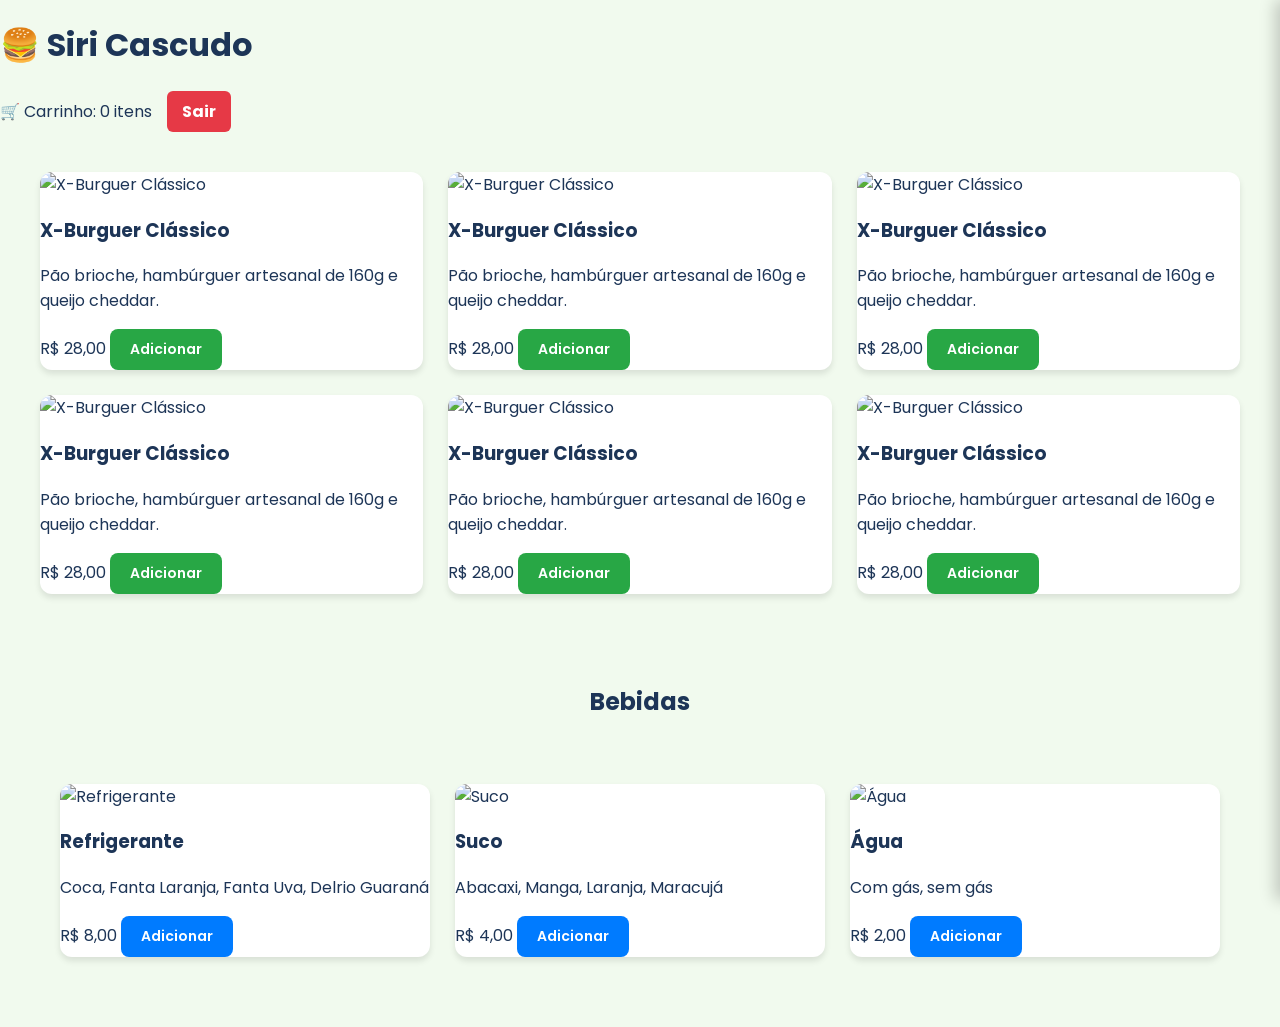
==== cardapio.html @ 8e1b8e11 "Add files via upload" ====
<!DOCTYPE html>
<html lang="pt-br">
<head>
    <meta charset="UTF-8">
    <meta name="viewport" content="width=device-width, initial-scale=1.0">
    <link rel="stylesheet" href="estilos-cardapio.css">
    <title>Siri Cascudo</title>

</head>
<body>

<header class="cabecalho">
    <h1>🍔 Siri Cascudo</h1>
    
    <!-- Agrupamos os botões da direita em uma div para organizar melhor -->
    <div style="display: flex; gap: 15px; align-items: center;">
        
        <div class="info-carrinho" id="abrir-carrinho" style="cursor: pointer;">
            🛒 Carrinho: <span id="contador-itens">0</span> itens
        </div>

        <!-- NOVO CÓDIGO: Botão que aponta de volta para o index.html -->
        <a href="index.html" class="btn-sair">Sair</a>

    </div>
</header>


<!-- <header> testando novos comandos
    <h1>Siri Cascudo</h1>
    <div class="info-carrinho" id="abrir-carrinho" style="cursor: pointer;">🛒 Carrinho: <span id="contador-itens">0</span></div>
</header> -->

<main class="vitrine-grid">
    <article class="card-produto">
        <img src="img/hamburguer.jpg" alt="X-Burguer Clássico" class="imagem-produto">
        <div class="conteudo-card">
            <h3>X-Burguer Clássico</h3>
            <p>Pão brioche, hambúrguer artesanal de 160g e queijo cheddar.</p>
            <span class="preco-destaque">R$ 28,00</span>
            <button class="btn-adicionar">Adicionar</button>
        </div>
    </article>
    <article class="card-produto">
        <img src="img/hamburguer.jpg" alt="X-Burguer Clássico" class="imagem-produto">
        <div class="conteudo-card">
            <h3>X-Burguer Clássico</h3>
            <p>Pão brioche, hambúrguer artesanal de 160g e queijo cheddar.</p>
            <span class="preco-destaque">R$ 28,00</span>
            <button class="btn-adicionar">Adicionar</button>
        </div>
    </article>
    <article class="card-produto">
        <img src="img/hamburguer.jpg" alt="X-Burguer Clássico" class="imagem-produto">
        <div class="conteudo-card">
            <h3>X-Burguer Clássico</h3>
            <p>Pão brioche, hambúrguer artesanal de 160g e queijo cheddar.</p>
            <span class="preco-destaque">R$ 28,00</span>
            <button class="btn-adicionar">Adicionar</button>
        </div>
    </article>
    <article class="card-produto">
        <img src="img/hamburguer.jpg" alt="X-Burguer Clássico" class="imagem-produto">
        <div class="conteudo-card">
            <h3>X-Burguer Clássico</h3>
            <p>Pão brioche, hambúrguer artesanal de 160g e queijo cheddar.</p>
            <span class="preco-destaque">R$ 28,00</span>
            <button class="btn-adicionar">Adicionar</button>
        </div>
    </article>
    <article class="card-produto">
        <img src="img/hamburguer.jpg" alt="X-Burguer Clássico" class="imagem-produto">
        <div class="conteudo-card">
            <h3>X-Burguer Clássico</h3>
            <p>Pão brioche, hambúrguer artesanal de 160g e queijo cheddar.</p>
            <span class="preco-destaque">R$ 28,00</span>
            <button class="btn-adicionar">Adicionar</button>
        </div>
    </article>
    <article class="card-produto">
        <img src="img/hamburguer.jpg" alt="X-Burguer Clássico" class="imagem-produto">
        <div class="conteudo-card">
            <h3>X-Burguer Clássico</h3>
            <p>Pão brioche, hambúrguer artesanal de 160g e queijo cheddar.</p>
            <span class="preco-destaque">R$ 28,00</span>
            <button class="btn-adicionar">Adicionar</button>
        </div>
    </article>

</main>


<section class="secao-bebidas">
    <span></span>
    <h2>Bebidas</h2>
    <span></span>
<div class="vitrine-grid">

    <article class="card-produto">
        <img src="img/refrigerante.jpg" alt="Refrigerante" class="imagem-produto">
        <div class="conteudo-card">
            <h3>Refrigerante</h3>
            <p>Coca, Fanta Laranja, Fanta Uva, Delrio Guaraná</p>
            <span class="preco-destaque">R$ 8,00</span>
            <button class="btn-adicionar btn-bebida">Adicionar</button>
        </div>
    </article>

    <article class="card-produto">
        <img src="img/suco.jpg" alt="Suco" class="imagem-produto">
        <div class="conteudo-card">
            <h3>Suco</h3>
            <p>Abacaxi, Manga, Laranja, Maracujá</p>
            <span class="preco-destaque">R$ 4,00</span>
            <button class="btn-adicionar btn-bebida">Adicionar</button>
        </div>
    </article>

    <article class="card-produto">
        <img src="img/agua.jpg" alt="Água" class="imagem-produto">
        <div class="conteudo-card">
            <h3>Água</h3>
            <p>Com gás, sem gás</p>
            <span class="preco-destaque">R$ 2,00</span>
            <button class="btn-adicionar btn-bebida">Adicionar</button>
        </div>
    </article>
</div>

</section>

<!-- O Carrinho Lateral -->
<aside id="sidebar-carrinho" class="carrinho-oculto">
    <div class="carrinho-cabecalho">
        <h2>Seu Pedido</h2>
        <button id="fechar-carrinho" class="btn-fechar">X</button>
    </div>
    
    <!-- Aqui os itens serão injetados pelo JS depois -->
    <ul id="lista-carrinho" class="carrinho-itens"></ul>

    <div class="carrinho-rodape">
        <h3>Total: R$ <span id="valor-total"></span></h3>
        <button class="btn-finalizar">Finalizar Compra</button>
    </div>
</aside>

<script src="interacoes.js"></script>

</body>
</html>
---- estilos-cardapio.css ----
@import url('https://fonts.googleapis.com/css2?family=Poppins:wght@400;600&display=swap');

:root {
    --cor-primaria: #e63946;
    --cor-fundo: #f1faee;
    --cor-texto: #1d3557;
    --cor-card: #ffffff;
    --sombra-padrao: 0 4px 6px rgba(0,0,0,0.1);
}

body {
    font-family: 'Poppins', sans-serif;
    background-color: var(--cor-fundo);
    color: var(--cor-texto);
    margin: 0;
}

.vitrine-grid {
    display: grid;
    grid-template-columns: repeat(3, 1fr);
    gap: 25px;
    padding: 40px;
    max-width: 1200px;
    margin: 0 auto; /* Centraliza a vitrine */
}

.card-produto {
    background-color: var(--cor-card);
    border-radius: 12px;
    overflow: hidden; /* Corta o que sobrar fora do border-radius */
    box-shadow: var(--sombra-padrao);
    transition: transform 0.3s ease; /* Prepara para a animação */
}

.card-produto:hover {
    transform: translateY(-8px); /* Elevação suave ao passar o mouse */
}

.imagem-produto {
    width: 100%;
    height: 220px;
    object-fit: cover; /* Fundamental: Impede a imagem de distorcer */
}

/* Seção de bebidas */
.secao-bebidas {
    padding: 30px 20px;
}

.secao-bebidas h2 {
    text-align: center;
    margin-bottom: 25px;
}

/* Mantém as bebidas organizadas como os hambúrgueres */
.secao-bebidas .vitrine-grid {
    display: grid;
    grid-template-columns: repeat(auto-fit, minmax(250px, 1fr));
    gap: 25px;
    max-width: 1200px;
    margin: 0 auto;
}

/* Faixa de destaque da seção */
.titulo-secao {
    display: flex;
    align-items: center;
    justify-content: center;
    gap: 20px;

    background: linear-gradient(135deg, #252525, #414141);
    padding: 20px;
    margin-bottom: 30px;

    border-top: 3px solid #f5b82e;
    border-bottom: 3px solid #f5b82e;
    border-radius: 10px;

    box-shadow: 0 4px 10px rgba(0, 0, 0, 0.2);
}

.titulo-secao h2 {
    color: #f5b82e;
    font-size: 28px;
    text-transform: uppercase;
    letter-spacing: 3px;
    margin: 0;
    white-space: nowrap;
}

.titulo-secao span {
    height: 2px;
    width: 60px;
    background-color: #f5b82e;
    border-radius: 5px;
}

/* Ajuste para celulares */
@media (max-width: 480px) {
    .titulo-secao {
        gap: 12px;
        padding: 16px 10px;
    }

    .titulo-secao h2 {
        font-size: 22px;
        letter-spacing: 2px;
    }

    .titulo-secao span {
        width: 30px;
    }
}


/* Botões para adicionar lanches */
.btn-adicionar {
    background-color: #28a745;
    color: white;
    border: none;
    padding: 10px 20px;
    border-radius: 8px;
    font-family: 'Poppins', sans-serif;
    font-size: 14px;
    font-weight: 600;
    cursor: pointer;
    transition: background-color 0.3s ease;
}

/* Efeito ao passar o mouse nos lanches */
.btn-adicionar:hover {
    background-color: #218838;
}

/* Botões para adicionar bebidas */
.btn-adicionar.btn-bebida {
    background-color: #007bff;
}

/* Efeito ao passar o mouse nas bebidas */
.btn-adicionar.btn-bebida:hover {
    background-color: #0056b3;
}

/* --- CARRINHO LATERAL (SIDEBAR) --- */
#sidebar-carrinho {
    position: fixed; /* Fixa na tela, não rola com o scroll */
    top: 0;
    right: 0;
    width: 350px;
    height: 100vh; /* 100% da altura da tela */
    background-color: var(--cor-card);
    box-shadow: -5px 0 15px rgba(0,0,0,0.2);
    z-index: 1000; /* Garante que fique por cima de TUDO */
    
    /* Organização interna com Flexbox */
    display: flex;
    flex-direction: column;
    
    /* Animação suave para entrar e sair */
    transition: transform 0.4s ease-in-out;
}

/* Estado Padrão: Escondido fora da tela (100% para a direita) */
.carrinho-oculto {
    transform: translateX(100%);
}

/* Estado Ativo: Visível na tela (volta para a posição 0) */
.carrinho-aberto {
    transform: translateX(0);
}

/* Interiores do Carrinho */
.carrinho-cabecalho {
    display: flex;
    justify-content: space-between;
    align-items: center;
    padding: 20px;
    background-color: var(--cor-secundaria);
    color: white;
}

.btn-fechar {
    background: transparent;
    color: white;
    border: none;
    font-size: 1.5rem;
    font-weight: bold;
    cursor: pointer;
}

.carrinho-itens {
    padding: 20px;
    list-style: none; /* Remove as bolinhas da lista */
    flex-grow: 1; /* Faz a lista crescer e empurrar o rodapé para baixo */
    overflow-y: auto; /* Permite scroll apenas nos itens se houver muitos */
}

.carrinho-itens li {
    padding: 15px 0;
    border-bottom: 1px solid #eee;
    color: var(--cor-texto);
    font-weight: 600;
}

.carrinho-rodape {
    padding: 20px;
    border-top: 2px solid #eee;
}

.btn-finalizar {
    width: 100%;
    padding: 15px;
    background-color: #15803d; /* Verde sucesso */
    color: white;
    border: none;
    border-radius: 6px;
    font-size: 1.1rem;
    font-weight: bold;
    cursor: pointer;
    margin-top: 15px;
}

/* Estilo do novo botão de Sair */
.btn-sair {
    color: white;
    text-decoration: none;
    font-weight: bold;
    background-color: #e63946; /* Vermelho */
    padding: 8px 15px;
    border-radius: 6px;
}
.btn-sair:hover { background-color: #d62828; }

/* ==========================================
   AULA 4: RESPONSIVIDADE (MOBILE)
   ========================================== */

/* Aplica estas regras APENAS se a tela for menor que 768px (Smartphones) */
@media (max-width: 768px) {
    
    /* Empilha o título, o carrinho e o botão de sair */
    .cabecalho {
        flex-direction: column; 
        gap: 15px;
        text-align: center;
    }

    /* Muda a vitrine de 3 colunas para apenas 1 coluna */
    .vitrine-grid {
        grid-template-columns: 1fr; 
        padding: 0 15px; 
    }

    /* No celular, o carrinho lateral ocupa 100% da tela para não ficar espremido */
    #sidebar-carrinho {
        width: 100%; 
    }
}
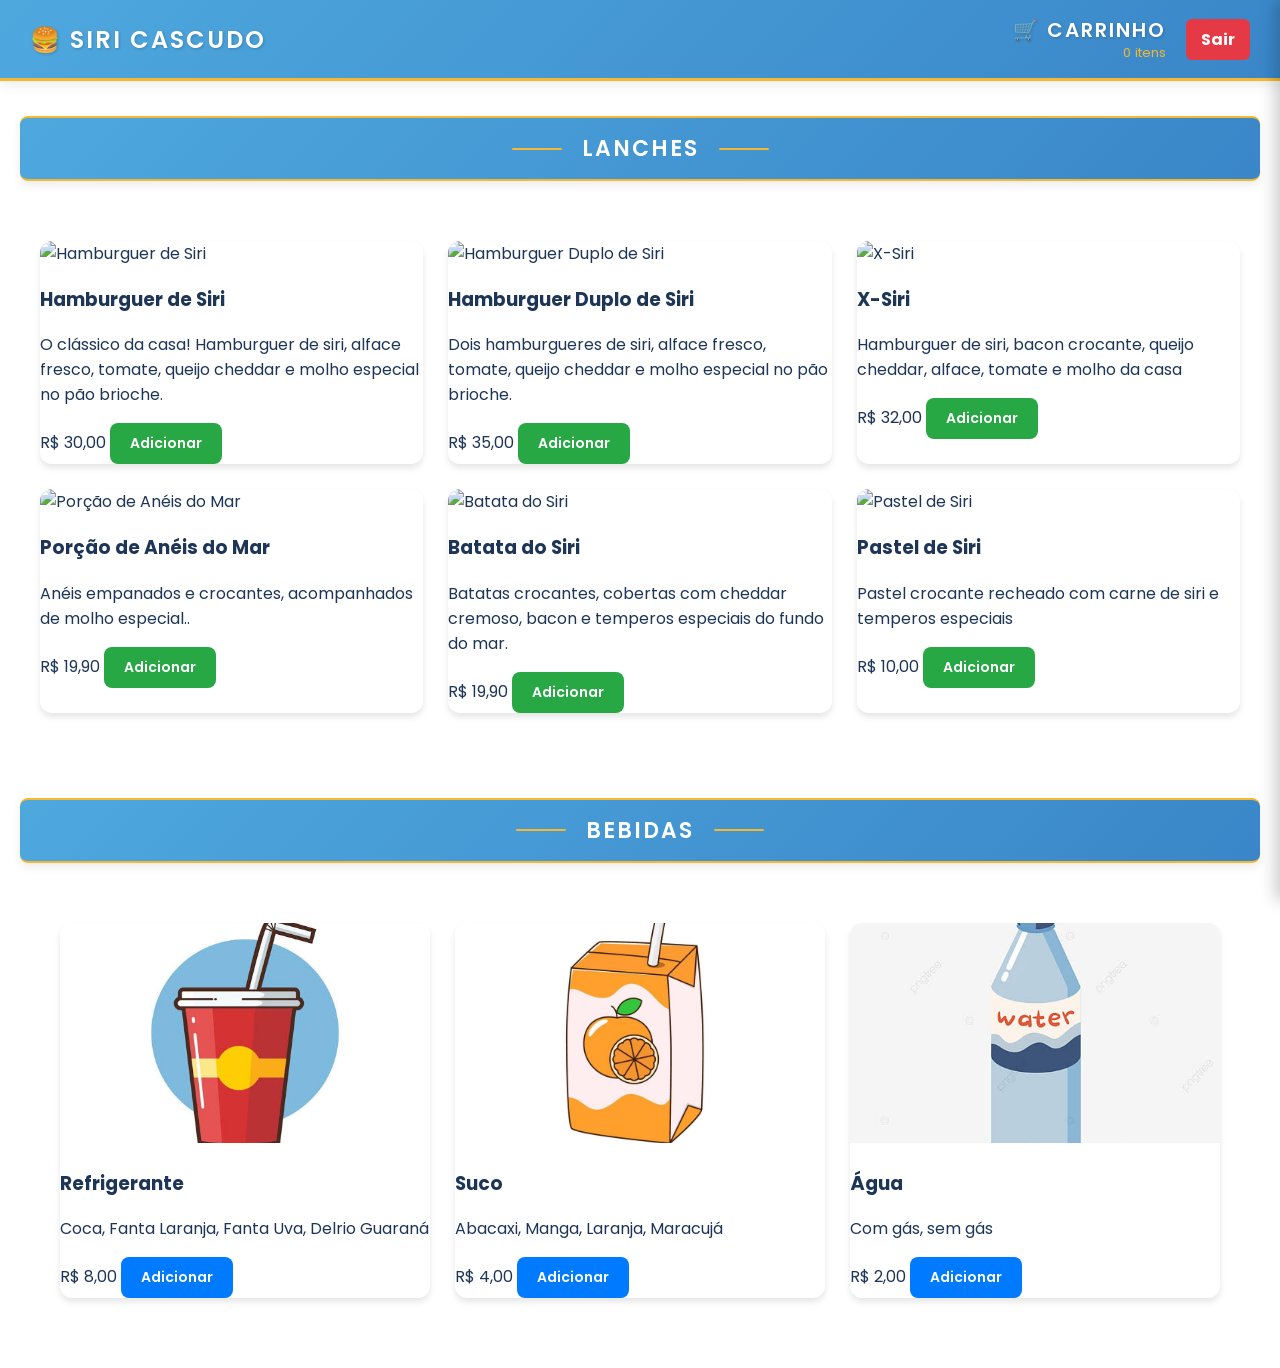
==== commit 0e692e6b: "Add files via upload" ====
--- a/cardapio.html
+++ b/cardapio.html
@@ -5,129 +5,130 @@
     <meta name="viewport" content="width=device-width, initial-scale=1.0">
     <link rel="stylesheet" href="estilos-cardapio.css">
     <title>Siri Cascudo</title>
-
 </head>
 <body>
 
+<!-- Faixa Principal do Topo -->
 <header class="cabecalho">
-    <h1>🍔 Siri Cascudo</h1>
-    
-    <!-- Agrupamos os botões da direita em uma div para organizar melhor -->
-    <div style="display: flex; gap: 15px; align-items: center;">
-        
-        <div class="info-carrinho" id="abrir-carrinho" style="cursor: pointer;">
-            🛒 Carrinho: <span id="contador-itens">0</span> itens
+    <h1 class="cabecalho-titulo">🍔 Siri Cascudo</h1>
+
+    <div class="cabecalho-acoes">
+        <!-- Carrinho com as classes de apoio corretas -->
+        <div class="info-carrinho" id="abrir-carrinho">
+            <span class="texto-carrinho">🛒 Carrinho</span>
+            <span class="contador-carrinho"><span id="contador-itens">0</span> itens</span>
         </div>
 
-        <!-- NOVO CÓDIGO: Botão que aponta de volta para o index.html -->
         <a href="index.html" class="btn-sair">Sair</a>
-
     </div>
 </header>
 
+<main>
+    <!-- Faixa de Destaque: Lanches -->
+    <div class="titulo-secao">
+        <span></span>
+        <h2>Lanches</h2>
+        <span></span>
+    </div>
 
-<!-- <header> testando novos comandos
-    <h1>Siri Cascudo</h1>
-    <div class="info-carrinho" id="abrir-carrinho" style="cursor: pointer;">🛒 Carrinho: <span id="contador-itens">0</span></div>
-</header> -->
+    <section class="vitrine-grid">
+        <article class="card-produto">
+            <img src="img/hamburguer-de-siri.jpg" alt="Hamburguer de Siri" class="imagem-produto">
+            <div class="conteudo-card">
+                <h3>Hamburguer de Siri</h3>
+                <p>O clássico da casa! Hamburguer de siri, alface fresco, tomate, queijo cheddar e molho especial no pão brioche.</p>
+                <span class="preco-destaque">R$ 30,00</span>
+                <button class="btn-adicionar">Adicionar</button>
+            </div>
+        </article>
+        <article class="card-produto">
+            <img src="img/hamburguer-duplo-de-siri.jpg" alt="Hamburguer Duplo de Siri" class="imagem-produto">
+            <div class="conteudo-card">
+                <h3>Hamburguer Duplo de Siri</h3>
+                <p>Dois hamburgueres de siri, alface fresco, tomate, queijo cheddar e molho especial no pão brioche.</p>
+                <span class="preco-destaque">R$ 35,00</span>
+                <button class="btn-adicionar">Adicionar</button>
+            </div>
+        </article>
+        <article class="card-produto">
+            <img src="img/x-siri.jpg" alt="X-Siri" class="imagem-produto">
+            <div class="conteudo-card">
+                <h3>X-Siri</h3>
+                <p>Hamburguer de siri, bacon crocante, queijo cheddar, alface, tomate e molho da casa</p>
+                <span class="preco-destaque">R$ 32,00</span>
+                <button class="btn-adicionar">Adicionar</button>
+            </div>
+        </article>
+        <article class="card-produto">
+            <img src="img/porcao-de-aneis-do-mar.jpg" alt="Porção de Anéis do Mar" class="imagem-produto">
+            <div class="conteudo-card">
+                <h3>Porção de Anéis do Mar</h3>
+                <p>Anéis empanados e crocantes, acompanhados de molho especial..</p>
+                <span class="preco-destaque">R$ 19,90</span>
+                <button class="btn-adicionar">Adicionar</button>
+            </div>
+        </article>
+        <article class="card-produto">
+            <img src="img/batata-do-siri.jpg" alt="Batata do Siri" class="imagem-produto">
+            <div class="conteudo-card">
+                <h3>Batata do Siri</h3>
+                <p>Batatas crocantes, cobertas com cheddar cremoso, bacon e temperos especiais do fundo do mar.</p>
+                <span class="preco-destaque">R$ 19,90</span>
+                <button class="btn-adicionar">Adicionar</button>
+            </div>
+        </article>
+        <article class="card-produto">
+            <img src="img/pastel-de-siri.jpg" alt="Pastel de Siri" class="imagem-produto">
+            <div class="conteudo-card">
+                <h3>Pastel de Siri</h3>
+                <p>Pastel crocante recheado com carne de siri e temperos especiais</p>
+                <span class="preco-destaque">R$ 10,00</span>
+                <button class="btn-adicionar">Adicionar</button>
+            </div>
+        </article>
+    </section>
 
-<main class="vitrine-grid">
-    <article class="card-produto">
-        <img src="img/hamburguer.jpg" alt="X-Burguer Clássico" class="imagem-produto">
-        <div class="conteudo-card">
-            <h3>X-Burguer Clássico</h3>
-            <p>Pão brioche, hambúrguer artesanal de 160g e queijo cheddar.</p>
-            <span class="preco-destaque">R$ 28,00</span>
-            <button class="btn-adicionar">Adicionar</button>
+    <!-- Faixa de Destaque: Bebidas -->
+    <section class="secao-bebidas">
+        <div class="titulo-secao">
+            <span></span>
+            <h2>Bebidas</h2>
+            <span></span>
         </div>
-    </article>
-    <article class="card-produto">
-        <img src="img/hamburguer.jpg" alt="X-Burguer Clássico" class="imagem-produto">
-        <div class="conteudo-card">
-            <h3>X-Burguer Clássico</h3>
-            <p>Pão brioche, hambúrguer artesanal de 160g e queijo cheddar.</p>
-            <span class="preco-destaque">R$ 28,00</span>
-            <button class="btn-adicionar">Adicionar</button>
+
+        <div class="vitrine-grid">
+            <article class="card-produto">
+                <img src="img/refrigerante.jpg" alt="Refrigerante" class="imagem-produto">
+                <div class="conteudo-card">
+                    <h3>Refrigerante</h3>
+                    <p>Coca, Fanta Laranja, Fanta Uva, Delrio Guaraná</p>
+                    <span class="preco-destaque">R$ 8,00</span>
+                    <button class="btn-adicionar btn-bebida">Adicionar</button>
+                </div>
+            </article>
+
+            <article class="card-produto">
+                <img src="img/suco.jpg" alt="Suco" class="imagem-produto">
+                <div class="conteudo-card">
+                    <h3>Suco</h3>
+                    <p>Abacaxi, Manga, Laranja, Maracujá</p>
+                    <span class="preco-destaque">R$ 4,00</span>
+                    <button class="btn-adicionar btn-bebida">Adicionar</button>
+                </div>
+            </article>
+
+            <article class="card-produto">
+                <img src="img/agua.jpg" alt="Água" class="imagem-produto">
+                <div class="conteudo-card">
+                    <h3>Água</h3>
+                    <p>Com gás, sem gás</p>
+                    <span class="preco-destaque">R$ 2,00</span>
+                    <button class="btn-adicionar btn-bebida">Adicionar</button>
+                </div>
+            </article>
         </div>
-    </article>
-    <article class="card-produto">
-        <img src="img/hamburguer.jpg" alt="X-Burguer Clássico" class="imagem-produto">
-        <div class="conteudo-card">
-            <h3>X-Burguer Clássico</h3>
-            <p>Pão brioche, hambúrguer artesanal de 160g e queijo cheddar.</p>
-            <span class="preco-destaque">R$ 28,00</span>
-            <button class="btn-adicionar">Adicionar</button>
-        </div>
-    </article>
-    <article class="card-produto">
-        <img src="img/hamburguer.jpg" alt="X-Burguer Clássico" class="imagem-produto">
-        <div class="conteudo-card">
-            <h3>X-Burguer Clássico</h3>
-            <p>Pão brioche, hambúrguer artesanal de 160g e queijo cheddar.</p>
-            <span class="preco-destaque">R$ 28,00</span>
-            <button class="btn-adicionar">Adicionar</button>
-        </div>
-    </article>
-    <article class="card-produto">
-        <img src="img/hamburguer.jpg" alt="X-Burguer Clássico" class="imagem-produto">
-        <div class="conteudo-card">
-            <h3>X-Burguer Clássico</h3>
-            <p>Pão brioche, hambúrguer artesanal de 160g e queijo cheddar.</p>
-            <span class="preco-destaque">R$ 28,00</span>
-            <button class="btn-adicionar">Adicionar</button>
-        </div>
-    </article>
-    <article class="card-produto">
-        <img src="img/hamburguer.jpg" alt="X-Burguer Clássico" class="imagem-produto">
-        <div class="conteudo-card">
-            <h3>X-Burguer Clássico</h3>
-            <p>Pão brioche, hambúrguer artesanal de 160g e queijo cheddar.</p>
-            <span class="preco-destaque">R$ 28,00</span>
-            <button class="btn-adicionar">Adicionar</button>
-        </div>
-    </article>
-
+    </section>
 </main>
-
-
-<section class="secao-bebidas">
-    <span></span>
-    <h2>Bebidas</h2>
-    <span></span>
-<div class="vitrine-grid">
-
-    <article class="card-produto">
-        <img src="img/refrigerante.jpg" alt="Refrigerante" class="imagem-produto">
-        <div class="conteudo-card">
-            <h3>Refrigerante</h3>
-            <p>Coca, Fanta Laranja, Fanta Uva, Delrio Guaraná</p>
-            <span class="preco-destaque">R$ 8,00</span>
-            <button class="btn-adicionar btn-bebida">Adicionar</button>
-        </div>
-    </article>
-
-    <article class="card-produto">
-        <img src="img/suco.jpg" alt="Suco" class="imagem-produto">
-        <div class="conteudo-card">
-            <h3>Suco</h3>
-            <p>Abacaxi, Manga, Laranja, Maracujá</p>
-            <span class="preco-destaque">R$ 4,00</span>
-            <button class="btn-adicionar btn-bebida">Adicionar</button>
-        </div>
-    </article>
-
-    <article class="card-produto">
-        <img src="img/agua.jpg" alt="Água" class="imagem-produto">
-        <div class="conteudo-card">
-            <h3>Água</h3>
-            <p>Com gás, sem gás</p>
-            <span class="preco-destaque">R$ 2,00</span>
-            <button class="btn-adicionar btn-bebida">Adicionar</button>
-        </div>
-    </article>
-</div>
-
-</section>
 
 <!-- O Carrinho Lateral -->
 <aside id="sidebar-carrinho" class="carrinho-oculto">
@@ -136,11 +137,10 @@
         <button id="fechar-carrinho" class="btn-fechar">X</button>
     </div>
     
-    <!-- Aqui os itens serão injetados pelo JS depois -->
     <ul id="lista-carrinho" class="carrinho-itens"></ul>
 
     <div class="carrinho-rodape">
-        <h3>Total: R$ <span id="valor-total"></span></h3>
+        <h3>Total: R$ <span id="valor-total">0,00</span></h3>
         <button class="btn-finalizar">Finalizar Compra</button>
     </div>
 </aside>
--- a/estilos-cardapio.css
+++ b/estilos-cardapio.css
@@ -10,49 +10,169 @@
 
 body {
     font-family: 'Poppins', sans-serif;
-    background-color: var(--cor-fundo);
     color: var(--cor-texto);
     margin: 0;
-}
-
+
+    /* Imagem de fundo Desktop */
+    background-image: url('img/cardapio-desktop.jpg');
+    background-size: cover;          /* Cobre toda a área da tela */
+    background-position: center;     /* Centraliza a imagem */
+    background-repeat: no-repeat;    /* Não repete a imagem */
+    background-attachment: fixed;    /* Mantém o fundo fixo ao rolar a página */
+}
+
+/* --- FAIXA PRINCIPAL (Cabeçalho do Site) --- */
+.cabecalho {
+    display: flex;
+    justify-content: space-between;
+    align-items: center;
+
+    /* Azul suave e sutil */
+    background: linear-gradient(135deg, #4ea8de, #3a86c8); 
+    padding: 15px 30px;
+    border-bottom: 3px solid #f5b82e;
+    box-shadow: 0 4px 12px rgba(0, 0, 0, 0.08);
+
+    position: sticky;
+    top: 0;
+    z-index: 900;
+}
+
+.cabecalho-titulo {
+    color: #ffffff;
+    font-size: 24px;
+    font-weight: 600;
+    margin: 0;
+    text-transform: uppercase;
+    letter-spacing: 2px;
+    text-shadow: 1px 1px 3px rgba(0, 0, 0, 0.2);
+}
+
+.cabecalho-acoes {
+    display: flex;
+    align-items: center;
+    gap: 20px;
+}
+
+/* Estilo do botão/área do carrinho no topo */
+.info-carrinho {
+    display: flex;
+    flex-direction: column; /* Linha 1: CARRINHO | Linha 2: 0 itens */
+    align-items: flex-end;   /* Alinha à direita */
+    color: #ffffff;
+    font-family: 'Poppins', sans-serif;
+    cursor: pointer;
+}
+
+/* Texto do Carrinho na linha superior */
+.texto-carrinho {
+    color: #ffffff;
+    font-size: 20px;
+    font-weight: 600;
+    text-transform: uppercase;
+    letter-spacing: 2px;
+    text-shadow: 1px 1px 3px rgba(0, 0, 0, 0.2);
+}
+
+/* Contador de itens na linha inferior */
+.contador-carrinho {
+    display: flex;
+    gap: 4px;            /* Espaço entre o número e a palavra 'itens' */
+    font-size: 13px;
+    color: #f5b82e;      /* Amarelo de destaque */
+    font-weight: 400;
+    margin-top: -2px;
+    white-space: nowrap; /* Trava '0 itens' na mesma linha */
+}
+
+.contador-carrinho span {
+    display: inline;
+}
+
+/* Botão de Sair */
+.btn-sair {
+    color: white;
+    text-decoration: none;
+    font-weight: bold;
+    background-color: #e63946;
+    padding: 8px 15px;
+    border-radius: 6px;
+    transition: background-color 0.2s ease;
+}
+
+.btn-sair:hover { 
+    background-color: #d62828; 
+}
+
+/* --- FAIXAS DE SEÇÃO (Lanches / Bebidas) --- */
+.titulo-secao {
+    display: flex;
+    align-items: center;
+    justify-content: center;
+    gap: 20px;
+
+    background: linear-gradient(135deg, #4ea8de, #3a86c8);
+    padding: 14px 20px;
+    margin: 35px auto 20px auto;
+    max-width: 1200px;
+
+    border-top: 2px solid #f5b82e;
+    border-bottom: 2px solid #f5b82e;
+    border-radius: 8px;
+
+    box-shadow: 0 4px 10px rgba(0, 0, 0, 0.08);
+}
+
+.titulo-secao h2 {
+    color: #ffffff;
+    font-size: 22px;
+    font-weight: 600;
+    text-transform: uppercase;
+    letter-spacing: 2px;
+    margin: 0;
+    white-space: nowrap;
+}
+
+.titulo-secao span {
+    height: 2px;
+    width: 50px;
+    background-color: #f5b82e;
+    border-radius: 4px;
+}
+
+/* --- VITRINE E CARDS --- */
 .vitrine-grid {
     display: grid;
     grid-template-columns: repeat(3, 1fr);
     gap: 25px;
     padding: 40px;
     max-width: 1200px;
-    margin: 0 auto; /* Centraliza a vitrine */
+    margin: 0 auto;
 }
 
 .card-produto {
     background-color: var(--cor-card);
     border-radius: 12px;
-    overflow: hidden; /* Corta o que sobrar fora do border-radius */
+    overflow: hidden;
     box-shadow: var(--sombra-padrao);
-    transition: transform 0.3s ease; /* Prepara para a animação */
+    transition: transform 0.3s ease;
 }
 
 .card-produto:hover {
-    transform: translateY(-8px); /* Elevação suave ao passar o mouse */
+    transform: translateY(-8px);
 }
 
 .imagem-produto {
     width: 100%;
     height: 220px;
-    object-fit: cover; /* Fundamental: Impede a imagem de distorcer */
+    object-fit: cover;
 }
 
 /* Seção de bebidas */
 .secao-bebidas {
-    padding: 30px 20px;
-}
-
-.secao-bebidas h2 {
-    text-align: center;
-    margin-bottom: 25px;
-}
-
-/* Mantém as bebidas organizadas como os hambúrgueres */
+    padding: 10px 20px 30px 20px;
+}
+
 .secao-bebidas .vitrine-grid {
     display: grid;
     grid-template-columns: repeat(auto-fit, minmax(250px, 1fr));
@@ -61,59 +181,7 @@
     margin: 0 auto;
 }
 
-/* Faixa de destaque da seção */
-.titulo-secao {
-    display: flex;
-    align-items: center;
-    justify-content: center;
-    gap: 20px;
-
-    background: linear-gradient(135deg, #252525, #414141);
-    padding: 20px;
-    margin-bottom: 30px;
-
-    border-top: 3px solid #f5b82e;
-    border-bottom: 3px solid #f5b82e;
-    border-radius: 10px;
-
-    box-shadow: 0 4px 10px rgba(0, 0, 0, 0.2);
-}
-
-.titulo-secao h2 {
-    color: #f5b82e;
-    font-size: 28px;
-    text-transform: uppercase;
-    letter-spacing: 3px;
-    margin: 0;
-    white-space: nowrap;
-}
-
-.titulo-secao span {
-    height: 2px;
-    width: 60px;
-    background-color: #f5b82e;
-    border-radius: 5px;
-}
-
-/* Ajuste para celulares */
-@media (max-width: 480px) {
-    .titulo-secao {
-        gap: 12px;
-        padding: 16px 10px;
-    }
-
-    .titulo-secao h2 {
-        font-size: 22px;
-        letter-spacing: 2px;
-    }
-
-    .titulo-secao span {
-        width: 30px;
-    }
-}
-
-
-/* Botões para adicionar lanches */
+/* Botões dos produtos */
 .btn-adicionar {
     background-color: #28a745;
     color: white;
@@ -127,57 +195,48 @@
     transition: background-color 0.3s ease;
 }
 
-/* Efeito ao passar o mouse nos lanches */
 .btn-adicionar:hover {
     background-color: #218838;
 }
 
-/* Botões para adicionar bebidas */
 .btn-adicionar.btn-bebida {
     background-color: #007bff;
 }
 
-/* Efeito ao passar o mouse nas bebidas */
 .btn-adicionar.btn-bebida:hover {
     background-color: #0056b3;
 }
 
 /* --- CARRINHO LATERAL (SIDEBAR) --- */
 #sidebar-carrinho {
-    position: fixed; /* Fixa na tela, não rola com o scroll */
+    position: fixed;
     top: 0;
     right: 0;
     width: 350px;
-    height: 100vh; /* 100% da altura da tela */
+    height: 100vh;
     background-color: var(--cor-card);
     box-shadow: -5px 0 15px rgba(0,0,0,0.2);
-    z-index: 1000; /* Garante que fique por cima de TUDO */
-    
-    /* Organização interna com Flexbox */
+    z-index: 1000;
+
     display: flex;
     flex-direction: column;
-    
-    /* Animação suave para entrar e sair */
     transition: transform 0.4s ease-in-out;
 }
 
-/* Estado Padrão: Escondido fora da tela (100% para a direita) */
 .carrinho-oculto {
     transform: translateX(100%);
 }
 
-/* Estado Ativo: Visível na tela (volta para a posição 0) */
 .carrinho-aberto {
     transform: translateX(0);
 }
 
-/* Interiores do Carrinho */
 .carrinho-cabecalho {
     display: flex;
     justify-content: space-between;
     align-items: center;
     padding: 20px;
-    background-color: var(--cor-secundaria);
+    background-color: #3a86c8;
     color: white;
 }
 
@@ -192,9 +251,9 @@
 
 .carrinho-itens {
     padding: 20px;
-    list-style: none; /* Remove as bolinhas da lista */
-    flex-grow: 1; /* Faz a lista crescer e empurrar o rodapé para baixo */
-    overflow-y: auto; /* Permite scroll apenas nos itens se houver muitos */
+    list-style: none;
+    flex-grow: 1;
+    overflow-y: auto;
 }
 
 .carrinho-itens li {
@@ -212,7 +271,7 @@
 .btn-finalizar {
     width: 100%;
     padding: 15px;
-    background-color: #15803d; /* Verde sucesso */
+    background-color: #15803d;
     color: white;
     border: none;
     border-radius: 6px;
@@ -222,40 +281,52 @@
     margin-top: 15px;
 }
 
-/* Estilo do novo botão de Sair */
-.btn-sair {
-    color: white;
-    text-decoration: none;
-    font-weight: bold;
-    background-color: #e63946; /* Vermelho */
-    padding: 8px 15px;
-    border-radius: 6px;
-}
-.btn-sair:hover { background-color: #d62828; }
-
 /* ==========================================
-   AULA 4: RESPONSIVIDADE (MOBILE)
+   RESPONSIVIDADE (MOBILE)
    ========================================== */
 
-/* Aplica estas regras APENAS se a tela for menor que 768px (Smartphones) */
 @media (max-width: 768px) {
-    
-    /* Empilha o título, o carrinho e o botão de sair */
+    body {
+        background-image: url('img/cardapio-mobile.jpg');
+        background-attachment: scroll;
+    }
+
     .cabecalho {
         flex-direction: column; 
         gap: 15px;
         text-align: center;
     }
 
-    /* Muda a vitrine de 3 colunas para apenas 1 coluna */
+    .cabecalho-acoes {
+        align-items: center;
+    }
+
+    .info-carrinho {
+        align-items: center;
+    }
+
     .vitrine-grid {
         grid-template-columns: 1fr; 
         padding: 0 15px; 
     }
 
-    /* No celular, o carrinho lateral ocupa 100% da tela para não ficar espremido */
     #sidebar-carrinho {
         width: 100%; 
     }
 }
 
+@media (max-width: 480px) {
+    .titulo-secao {
+        gap: 12px;
+        padding: 12px 10px;
+    }
+
+    .titulo-secao h2 {
+        font-size: 18px;
+        letter-spacing: 1px;
+    }
+
+    .titulo-secao span {
+        width: 30px;
+    }
+}
